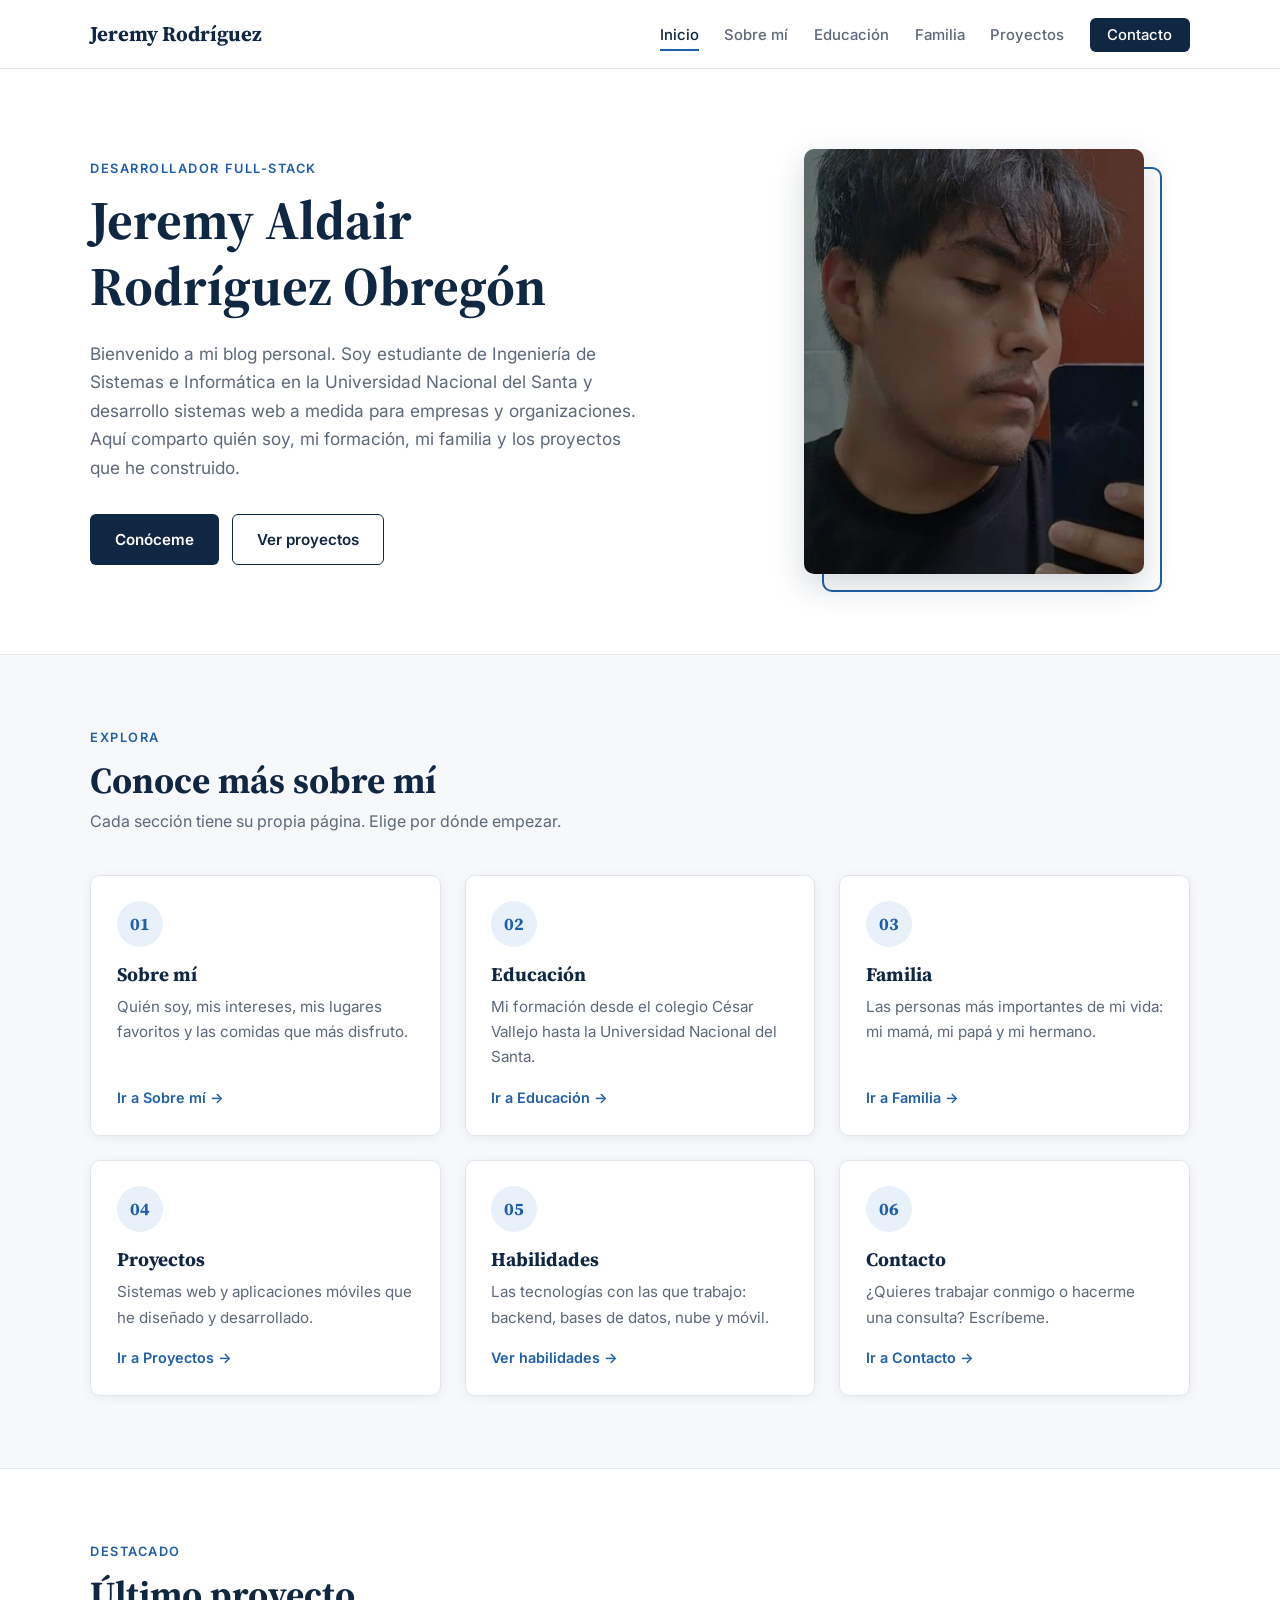
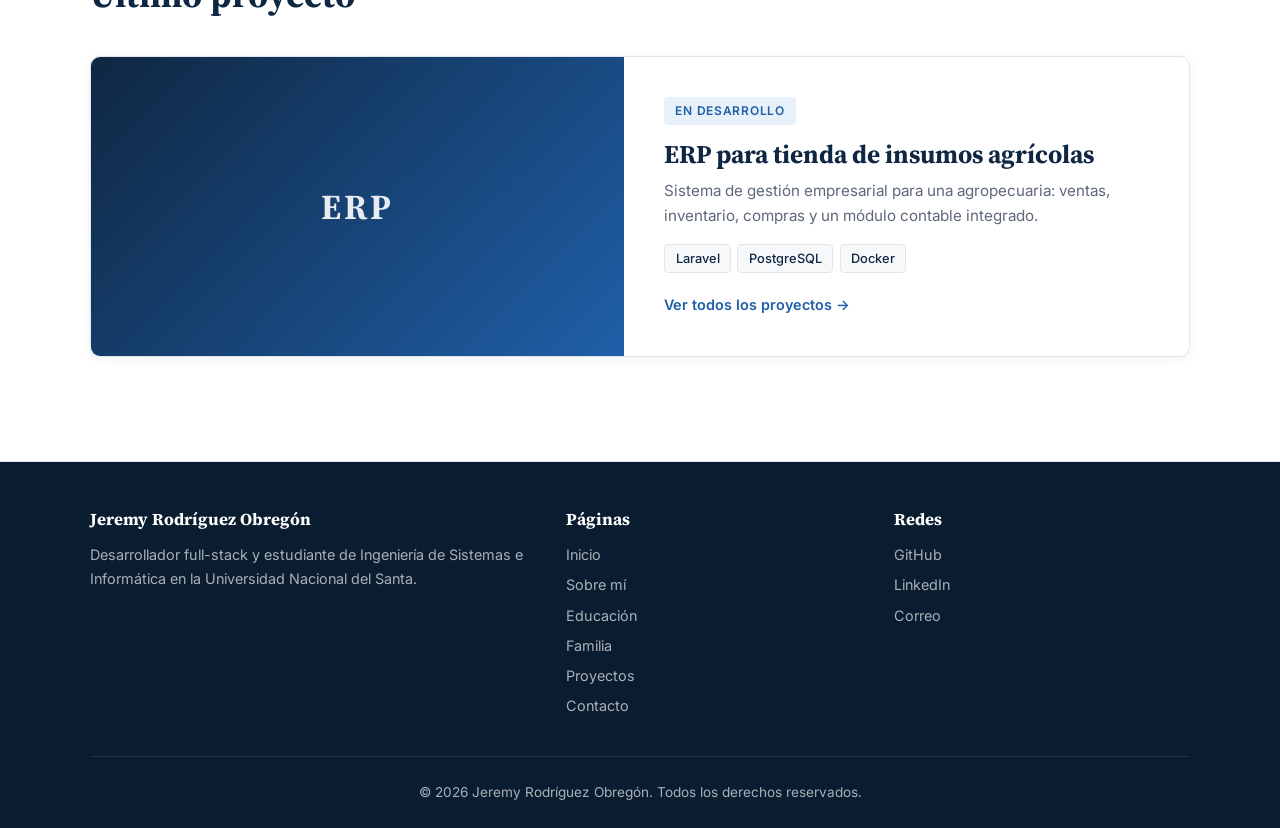
==== index.html @ e1ad89ff "Add files via upload" ====
<!DOCTYPE html>
<html lang="es">
<head>
  <meta charset="UTF-8">
  <meta name="viewport" content="width=device-width, initial-scale=1.0">
  <title>Inicio | Jeremy Rodríguez</title>
  <meta name="description" content="Blog personal y portafolio de Jeremy Rodríguez, desarrollador full-stack.">
  <link rel="preconnect" href="https://fonts.googleapis.com">
  <link rel="preconnect" href="https://fonts.gstatic.com" crossorigin>
  <link href="https://fonts.googleapis.com/css2?family=Source+Serif+4:opsz,wght@8..60,600;8..60,700&family=Inter:wght@400;500;600&display=swap" rel="stylesheet">
  <link rel="stylesheet" href="styles.css">
</head>
<body>

  <!-- ===== NAVEGACIÓN ===== -->
  <header class="nav">
    <div class="container nav__inner">
      <a href="index.html" class="nav__logo">Jeremy Rodríguez</a>
      <input type="checkbox" id="nav-toggle" class="nav__toggle">
      <label for="nav-toggle" class="nav__burger" aria-label="Abrir menú"><span></span><span></span><span></span></label>
      <nav>
        <ul class="nav__links">
          <li><a href="index.html" class="active" aria-current="page">Inicio</a></li>
          <li><a href="sobre-mi.html">Sobre mí</a></li>
          <li><a href="educacion.html">Educación</a></li>
          <li><a href="familia.html">Familia</a></li>
          <li><a href="proyectos.html">Proyectos</a></li>
          <li><a href="contacto.html" class="nav__cta">Contacto</a></li>
        </ul>
      </nav>
    </div>
  </header>

  <main>

  <!-- ===== PRESENTACIÓN ===== -->
  <section class="hero">
    <div class="container hero__inner">
      <div class="hero__text">
        <p class="eyebrow">Desarrollador Full-Stack</p>
        <h1>Jeremy Aldair<br>Rodríguez Obregón</h1>
        <p class="hero__bio">
          Bienvenido a mi blog personal. Soy estudiante de Ingeniería de Sistemas e Informática
          en la Universidad Nacional del Santa y desarrollo sistemas web a medida para empresas
          y organizaciones. Aquí comparto quién soy, mi formación, mi familia y los proyectos que he construido.
        </p>
        <div class="hero__actions">
          <a href="sobre-mi.html" class="btn btn--primary">Conóceme</a>
          <a href="proyectos.html" class="btn btn--outline">Ver proyectos</a>
        </div>
      </div>
      <div class="photo-frame">
        <img src="img/foto-perfil.jpg" alt="Fotografía de Jeremy Rodríguez">
      </div>
    </div>
  </section>

  <!-- ===== EXPLORA EL SITIO ===== -->
  <section class="section">
    <div class="container">
      <div class="section__header">
        <p class="eyebrow">Explora</p>
        <h2>Conoce más sobre mí</h2>
        <p class="section__lead">Cada sección tiene su propia página. Elige por dónde empezar.</p>
      </div>
      <div class="grid grid--3">
        <a href="sobre-mi.html" class="card nav-card">
          <div class="badge-icon">01</div>
          <h3>Sobre mí</h3>
          <p>Quién soy, mis intereses, mis lugares favoritos y las comidas que más disfruto.</p>
          <span class="nav-card__link">Ir a Sobre mí →</span>
        </a>
        <a href="educacion.html" class="card nav-card">
          <div class="badge-icon">02</div>
          <h3>Educación</h3>
          <p>Mi formación desde el colegio César Vallejo hasta la Universidad Nacional del Santa.</p>
          <span class="nav-card__link">Ir a Educación →</span>
        </a>
        <a href="familia.html" class="card nav-card">
          <div class="badge-icon">03</div>
          <h3>Familia</h3>
          <p>Las personas más importantes de mi vida: mi mamá, mi papá y mi hermano.</p>
          <span class="nav-card__link">Ir a Familia →</span>
        </a>
        <a href="proyectos.html" class="card nav-card">
          <div class="badge-icon">04</div>
          <h3>Proyectos</h3>
          <p>Sistemas web y aplicaciones móviles que he diseñado y desarrollado.</p>
          <span class="nav-card__link">Ir a Proyectos →</span>
        </a>
        <a href="proyectos.html#habilidades" class="card nav-card">
          <div class="badge-icon">05</div>
          <h3>Habilidades</h3>
          <p>Las tecnologías con las que trabajo: backend, bases de datos, nube y móvil.</p>
          <span class="nav-card__link">Ver habilidades →</span>
        </a>
        <a href="contacto.html" class="card nav-card">
          <div class="badge-icon">06</div>
          <h3>Contacto</h3>
          <p>¿Quieres trabajar conmigo o hacerme una consulta? Escríbeme.</p>
          <span class="nav-card__link">Ir a Contacto →</span>
        </a>
      </div>
    </div>
  </section>

  <!-- ===== PROYECTO DESTACADO ===== -->
  <section class="section section--alt">
    <div class="container">
      <div class="section__header">
        <p class="eyebrow">Destacado</p>
        <h2>Último proyecto</h2>
      </div>
      <article class="project project--featured">
        <div class="project__thumb"><span class="project__code">ERP</span></div>
        <div class="project__body">
          <span class="project__status">En desarrollo</span>
          <h3>ERP para tienda de insumos agrícolas</h3>
          <p>Sistema de gestión empresarial para una agropecuaria: ventas, inventario, compras y un módulo contable integrado.</p>
          <ul class="stack"><li>Laravel</li><li>PostgreSQL</li><li>Docker</li></ul>
          <div class="project__links"><a href="proyectos.html">Ver todos los proyectos →</a></div>
        </div>
      </article>
    </div>
  </section>

  </main>

  <!-- ===== PIE DE PÁGINA ===== -->
  <footer class="footer">
    <div class="container">
      <div class="footer__grid">
        <div>
          <h4>Jeremy Rodríguez Obregón</h4>
          <p>Desarrollador full-stack y estudiante de Ingeniería de Sistemas e Informática en la Universidad Nacional del Santa.</p>
        </div>
        <div>
          <h4>Páginas</h4>
          <ul>
            <li><a href="index.html">Inicio</a></li>
            <li><a href="sobre-mi.html">Sobre mí</a></li>
            <li><a href="educacion.html">Educación</a></li>
            <li><a href="familia.html">Familia</a></li>
            <li><a href="proyectos.html">Proyectos</a></li>
            <li><a href="contacto.html">Contacto</a></li>
          </ul>
        </div>
        <div>
          <h4>Redes</h4>
          <ul>
            <!-- Reemplaza con tus enlaces reales -->
            <li><a href="https://github.com/">GitHub</a></li>
            <li><a href="https://linkedin.com/">LinkedIn</a></li>
            <li><a href="mailto:tucorreo@ejemplo.com">Correo</a></li>
          </ul>
        </div>
      </div>
      <p class="footer__copy">© 2026 Jeremy Rodríguez Obregón. Todos los derechos reservados.</p>
    </div>
  </footer>

</body>
</html>
---- styles.css ----
/* =========================================================
   Blog / Portafolio de Jeremy Rodríguez — Hoja de estilos
   ========================================================= */

/* ===== VARIABLES ===== */
:root {
  --bg: #f7f8fa;
  --surface: #ffffff;
  --navy: #0f2742;
  --navy-2: #1b3a5c;
  --text: #1c2430;
  --muted: #5d6878;
  --accent: #1f5fa8;
  --accent-soft: #e8f0fa;
  --border: #e2e6ec;
  --radius: 10px;
  --shadow: 0 2px 12px rgba(15, 39, 66, 0.06);
  --font-title: "Source Serif 4", Georgia, serif;
  --font-body: "Inter", system-ui, sans-serif;
}

/* ===== BASE ===== */
* { margin: 0; padding: 0; box-sizing: border-box; }
html { scroll-behavior: smooth; }
body {
  font-family: var(--font-body);
  background: var(--bg);
  color: var(--text);
  line-height: 1.65;
  display: flex;
  flex-direction: column;
  min-height: 100vh;
}
main { flex: 1; }
img { display: block; max-width: 100%; }
a { color: inherit; text-decoration: none; }
.container { width: min(1100px, 92%); margin-inline: auto; }
h1, h2, h3, h4 { font-family: var(--font-title); color: var(--navy); line-height: 1.2; }
.eyebrow {
  color: var(--accent);
  font-size: 0.8rem;
  font-weight: 600;
  letter-spacing: 0.12em;
  text-transform: uppercase;
  margin-bottom: 0.6rem;
}
.muted { color: var(--muted); }

/* ===== BOTONES ===== */
.btn {
  display: inline-block;
  padding: 0.75rem 1.5rem;
  border-radius: 6px;
  font-weight: 600;
  font-size: 0.95rem;
  border: 1.5px solid transparent;
  cursor: pointer;
  font-family: inherit;
  transition: background 0.2s, color 0.2s, border-color 0.2s;
}
.btn--primary { background: var(--navy); color: #fff; }
.btn--primary:hover { background: var(--navy-2); }
.btn--outline { border-color: var(--navy); color: var(--navy); background: transparent; }
.btn--outline:hover { background: var(--navy); color: #fff; }
.btn--light { background: #fff; color: var(--navy); }
.btn--light:hover { background: var(--accent-soft); }
.btn--ghost { border-color: rgba(255, 255, 255, 0.4); color: #fff; }
.btn--ghost:hover { border-color: #fff; }

/* ===== NAVEGACIÓN ===== */
.nav {
  position: sticky;
  top: 0;
  z-index: 20;
  background: rgba(255, 255, 255, 0.95);
  backdrop-filter: blur(8px);
  border-bottom: 1px solid var(--border);
}
.nav__inner {
  display: flex;
  justify-content: space-between;
  align-items: center;
  height: 68px;
}
.nav__logo {
  font-family: var(--font-title);
  font-size: 1.3rem;
  font-weight: 700;
  color: var(--navy);
}
.nav__links {
  display: flex;
  align-items: center;
  gap: 1.6rem;
  list-style: none;
}
.nav__links a {
  font-size: 0.93rem;
  font-weight: 500;
  color: var(--muted);
  padding: 0.3rem 0;
  border-bottom: 2px solid transparent;
  transition: color 0.2s, border-color 0.2s;
}
.nav__links a:hover { color: var(--navy); }
.nav__links a.active { color: var(--navy); border-bottom-color: var(--accent); }
.nav__links .nav__cta {
  color: #fff;
  background: var(--navy);
  padding: 0.5rem 1.1rem;
  border-radius: 6px;
  border: none;
}
.nav__links .nav__cta:hover,
.nav__links .nav__cta.active { color: #fff; background: var(--navy-2); }

/* Menú hamburguesa (solo CSS) */
.nav__toggle { display: none; }
.nav__burger { display: none; cursor: pointer; padding: 0.5rem; }
.nav__burger span {
  display: block;
  width: 24px;
  height: 2px;
  background: var(--navy);
  margin: 5px 0;
  transition: transform 0.25s, opacity 0.25s;
}

/* ===== PRESENTACIÓN (INICIO) ===== */
.hero {
  background: var(--surface);
  border-bottom: 1px solid var(--border);
  padding: 5rem 0;
}
.hero__inner {
  display: grid;
  grid-template-columns: 1.4fr 1fr;
  align-items: center;
  gap: 4rem;
}
.hero h1 { font-size: clamp(2.3rem, 5vw, 3.4rem); margin-bottom: 1.3rem; }
.hero__bio { color: var(--muted); font-size: 1.08rem; max-width: 560px; margin-bottom: 2rem; }
.hero__actions { display: flex; flex-wrap: wrap; gap: 0.8rem; }

.photo-frame { position: relative; justify-self: center; }
.photo-frame img {
  width: 340px;
  aspect-ratio: 4 / 5;
  object-fit: cover;
  object-position: 35% 30%;
  border-radius: var(--radius);
  position: relative;
  z-index: 1;
  box-shadow: 0 12px 32px rgba(15, 39, 66, 0.18);
}
.photo-frame::before {
  content: "";
  position: absolute;
  inset: 18px -18px -18px 18px;
  border: 2px solid var(--accent);
  border-radius: var(--radius);
}
.photo-frame--small img { width: 260px; }

/* ===== CABECERA DE PÁGINAS INTERNAS ===== */
.page-header {
  background: var(--navy);
  color: #fff;
  padding: 3.5rem 0 3rem;
}
.page-header .eyebrow { color: #9cc2ee; }
.page-header h1 { color: #fff; font-size: clamp(2rem, 4.5vw, 2.8rem); margin-bottom: 0.6rem; }
.page-header p { color: rgba(255, 255, 255, 0.75); max-width: 640px; }
.breadcrumb { font-size: 0.85rem; color: rgba(255, 255, 255, 0.6); margin-bottom: 1.2rem; }
.breadcrumb a:hover { color: #fff; text-decoration: underline; }

/* ===== SECCIONES ===== */
.section { padding: 4.5rem 0; }
.section--alt { background: var(--surface); border-block: 1px solid var(--border); }
.section__header { margin-bottom: 2.5rem; }
.section__header h2 { font-size: clamp(1.7rem, 3.5vw, 2.3rem); }
.section__lead { color: var(--muted); margin-top: 0.4rem; max-width: 640px; }
.section__footer { margin-top: 2.5rem; text-align: center; }

/* ===== TARJETAS GENERALES ===== */
.card {
  background: var(--surface);
  border: 1px solid var(--border);
  border-radius: var(--radius);
  padding: 1.6rem;
  box-shadow: var(--shadow);
}
.card h3 { font-size: 1.2rem; margin-bottom: 0.5rem; }
.card p { color: var(--muted); font-size: 0.95rem; }

.grid { display: grid; gap: 1.5rem; }
.grid--2 { grid-template-columns: repeat(2, 1fr); }
.grid--3 { grid-template-columns: repeat(3, 1fr); }
.grid--4 { grid-template-columns: repeat(4, 1fr); }

/* Icono circular con letras o símbolo */
.badge-icon {
  width: 46px;
  height: 46px;
  border-radius: 50%;
  display: grid;
  place-items: center;
  background: var(--accent-soft);
  color: var(--accent);
  font-family: var(--font-title);
  font-weight: 700;
  font-size: 1.1rem;
  margin-bottom: 1rem;
}

/* ===== TARJETAS DE NAVEGACIÓN (INICIO) ===== */
.nav-card {
  display: flex;
  flex-direction: column;
  transition: border-color 0.2s, transform 0.2s, box-shadow 0.2s;
}
.nav-card:hover {
  transform: translateY(-3px);
  border-color: #c7d3e3;
  box-shadow: 0 8px 24px rgba(15, 39, 66, 0.1);
}
.nav-card__link {
  margin-top: auto;
  padding-top: 1rem;
  font-size: 0.9rem;
  font-weight: 600;
  color: var(--accent);
}

/* ===== PROYECTOS ===== */
.project {
  background: var(--surface);
  border: 1px solid var(--border);
  border-radius: var(--radius);
  overflow: hidden;
  box-shadow: var(--shadow);
  display: flex;
  flex-direction: column;
  transition: border-color 0.2s, box-shadow 0.2s;
}
.project:hover { border-color: #c7d3e3; box-shadow: 0 8px 24px rgba(15, 39, 66, 0.1); }
.project__thumb {
  background: linear-gradient(135deg, var(--navy), var(--accent));
  display: grid;
  place-items: center;
  min-height: 260px;
}
.project__thumb--small { min-height: 130px; }
.project__thumb img { width: 100%; height: 100%; object-fit: cover; }
.project__code {
  font-family: var(--font-title);
  font-size: 2.2rem;
  font-weight: 700;
  letter-spacing: 0.08em;
  color: rgba(255, 255, 255, 0.9);
}
.project__body { padding: 1.5rem; display: flex; flex-direction: column; flex: 1; }
.project__body h3 { font-size: 1.25rem; margin-bottom: 0.5rem; }
.project__body p { color: var(--muted); font-size: 0.95rem; margin-bottom: 1rem; }
.project__status {
  align-self: flex-start;
  font-size: 0.75rem;
  font-weight: 600;
  letter-spacing: 0.06em;
  text-transform: uppercase;
  color: var(--accent);
  background: var(--accent-soft);
  padding: 0.25rem 0.7rem;
  border-radius: 4px;
  margin-bottom: 0.9rem;
}
.stack { display: flex; flex-wrap: wrap; gap: 0.4rem; list-style: none; margin-bottom: 1.2rem; }
.stack li {
  font-size: 0.8rem;
  font-weight: 500;
  color: var(--navy);
  border: 1px solid var(--border);
  background: var(--bg);
  padding: 0.2rem 0.65rem;
  border-radius: 4px;
}
.project__links { margin-top: auto; display: flex; gap: 1.3rem; }
.project__links a { font-size: 0.9rem; font-weight: 600; color: var(--accent); }
.project__links a:hover { text-decoration: underline; }
.project--featured { flex-direction: row; margin-bottom: 2rem; }
.project--featured .project__thumb { flex: 1.1; }
.project--featured .project__body { flex: 1; padding: 2.5rem; justify-content: center; }
.project--featured h3 { font-size: 1.6rem; }

/* ===== HABILIDADES ===== */
.skill { border-top: 3px solid var(--navy); padding-top: 1.2rem; }
.skill h3 { font-size: 1.15rem; margin-bottom: 0.5rem; }
.skill p { color: var(--muted); font-size: 0.95rem; }

/* ===== SOBRE MÍ ===== */
.about-intro {
  display: grid;
  grid-template-columns: auto 1fr;
  gap: 4rem;
  align-items: center;
}
.about-intro p { color: var(--muted); font-size: 1.05rem; margin-bottom: 1rem; }

.facts {
  display: grid;
  grid-template-columns: repeat(3, 1fr);
  gap: 1.5rem;
  margin-top: 1.8rem;
  padding-top: 1.8rem;
  border-top: 1px solid var(--border);
}
.facts dt {
  font-size: 0.78rem;
  font-weight: 600;
  letter-spacing: 0.08em;
  text-transform: uppercase;
  color: var(--muted);
}
.facts dd { font-weight: 600; color: var(--navy); margin-top: 0.2rem; }

/* Lugares favoritos */
.place { padding: 0; overflow: hidden; }
.place__img {
  height: 150px;
  background: linear-gradient(135deg, var(--navy-2), var(--accent));
  display: flex;
  align-items: flex-end;
  padding: 1rem 1.2rem;
}
.place__img img { width: 100%; height: 100%; object-fit: cover; }
.place__tag {
  font-size: 0.75rem;
  font-weight: 600;
  letter-spacing: 0.06em;
  text-transform: uppercase;
  color: #fff;
  background: rgba(0, 0, 0, 0.25);
  padding: 0.2rem 0.6rem;
  border-radius: 4px;
}
.place__body { padding: 1.3rem 1.4rem 1.5rem; }

/* Lista de comidas */
.food-list { list-style: none; }
.food-list li {
  display: flex;
  justify-content: space-between;
  align-items: baseline;
  gap: 1rem;
  padding: 1rem 0;
  border-bottom: 1px solid var(--border);
}
.food-list li:last-child { border-bottom: none; }
.food-list strong { font-family: var(--font-title); font-size: 1.1rem; color: var(--navy); }
.food-list span { color: var(--muted); font-size: 0.92rem; text-align: right; }

/* ===== EDUCACIÓN (LÍNEA DE TIEMPO) ===== */
.timeline { position: relative; padding-left: 2.2rem; max-width: 820px; }
.timeline::before {
  content: "";
  position: absolute;
  left: 9px;
  top: 6px;
  bottom: 6px;
  width: 2px;
  background: var(--border);
}
.timeline__item { position: relative; margin-bottom: 2rem; }
.timeline__item:last-child { margin-bottom: 0; }
.timeline__item::before {
  content: "";
  position: absolute;
  left: -2.2rem;
  top: 1.7rem;
  width: 20px;
  height: 20px;
  border-radius: 50%;
  background: var(--surface);
  border: 4px solid var(--accent);
}
.timeline__item--current::before { background: var(--accent); }
.timeline__level {
  font-size: 0.78rem;
  font-weight: 600;
  letter-spacing: 0.08em;
  text-transform: uppercase;
  color: var(--accent);
}
.timeline__item h3 { font-size: 1.3rem; margin: 0.3rem 0 0.2rem; }
.timeline__place { font-weight: 500; color: var(--navy); margin-bottom: 0.6rem; }

/* ===== FAMILIA ===== */
.family { text-align: center; }
.family__photo {
  width: 120px;
  height: 120px;
  border-radius: 50%;
  margin: 0 auto 1.2rem;
  background: linear-gradient(135deg, var(--navy), var(--accent));
  display: grid;
  place-items: center;
  color: #fff;
  font-family: var(--font-title);
  font-size: 2.2rem;
  font-weight: 700;
  overflow: hidden;
  border: 4px solid var(--accent-soft);
}
.family__photo img { width: 100%; height: 100%; object-fit: cover; }
.family__role {
  font-size: 0.78rem;
  font-weight: 600;
  letter-spacing: 0.08em;
  text-transform: uppercase;
  color: var(--accent);
  margin-bottom: 0.3rem;
}

.quote {
  max-width: 760px;
  margin: 0 auto;
  text-align: center;
  font-family: var(--font-title);
  font-size: clamp(1.3rem, 2.6vw, 1.7rem);
  color: var(--navy);
  line-height: 1.45;
}

/* ===== CONTACTO ===== */
.contact-layout { display: grid; grid-template-columns: 1fr 1.3fr; gap: 3rem; align-items: start; }
.contact-info { list-style: none; }
.contact-info li { padding: 1rem 0; border-bottom: 1px solid var(--border); }
.contact-info li:last-child { border-bottom: none; }
.contact-info span {
  display: block;
  font-size: 0.78rem;
  font-weight: 600;
  letter-spacing: 0.08em;
  text-transform: uppercase;
  color: var(--muted);
}
.contact-info a, .contact-info strong { font-weight: 600; color: var(--navy); }
.contact-info a:hover { color: var(--accent); }

.form { display: grid; gap: 1rem; }
.form label { font-size: 0.88rem; font-weight: 600; color: var(--navy); display: block; margin-bottom: 0.35rem; }
.form input, .form textarea, .form select {
  width: 100%;
  padding: 0.75rem 0.9rem;
  border: 1px solid var(--border);
  border-radius: 6px;
  font: inherit;
  background: var(--bg);
  color: var(--text);
}
.form textarea { min-height: 140px; resize: vertical; }
.form input:focus, .form textarea:focus, .form select:focus {
  outline: 2px solid var(--accent);
  outline-offset: 1px;
  background: #fff;
}

/* ===== BANDA DE LLAMADA A LA ACCIÓN ===== */
.cta-band { background: var(--navy); color: #fff; text-align: center; padding: 4rem 0; }
.cta-band h2 { color: #fff; font-size: clamp(1.7rem, 3.5vw, 2.3rem); margin-bottom: 0.6rem; }
.cta-band p { color: rgba(255, 255, 255, 0.75); margin-bottom: 2rem; }
.cta-band__links { display: flex; justify-content: center; flex-wrap: wrap; gap: 0.8rem; }

/* ===== NAVEGACIÓN ENTRE PÁGINAS ===== */
.page-nav {
  display: flex;
  justify-content: space-between;
  gap: 1rem;
  padding: 2rem 0;
  border-top: 1px solid var(--border);
}
.page-nav a {
  flex: 1;
  max-width: 48%;
  padding: 1rem 1.3rem;
  border: 1px solid var(--border);
  border-radius: var(--radius);
  background: var(--surface);
  transition: border-color 0.2s;
}
.page-nav a:hover { border-color: var(--accent); }
.page-nav small { display: block; font-size: 0.78rem; color: var(--muted); text-transform: uppercase; letter-spacing: 0.08em; }
.page-nav strong { font-family: var(--font-title); color: var(--navy); font-size: 1.1rem; }
.page-nav .next { margin-left: auto; text-align: right; }

/* ===== PIE DE PÁGINA ===== */
.footer { background: #0a1c30; color: rgba(255, 255, 255, 0.65); font-size: 0.9rem; padding: 3rem 0 1.5rem; }
.footer__grid {
  display: grid;
  grid-template-columns: 1.5fr 1fr 1fr;
  gap: 2rem;
  padding-bottom: 2rem;
  border-bottom: 1px solid rgba(255, 255, 255, 0.1);
}
.footer h4 { color: #fff; font-size: 1.05rem; margin-bottom: 0.8rem; }
.footer ul { list-style: none; }
.footer li { margin-bottom: 0.4rem; }
.footer a:hover { color: #fff; text-decoration: underline; }
.footer__copy { padding-top: 1.5rem; text-align: center; font-size: 0.85rem; }

/* ===== RESPONSIVE ===== */
@media (max-width: 960px) {
  .grid--3, .grid--4 { grid-template-columns: repeat(2, 1fr); }
  .project--featured { flex-direction: column; }
  .project--featured .project__thumb { min-height: 200px; }
  .about-intro { grid-template-columns: 1fr; justify-items: center; text-align: center; gap: 3rem; }
  .contact-layout { grid-template-columns: 1fr; }

  /* Menú móvil */
  .nav__burger { display: block; }
  .nav__links {
    position: absolute;
    top: 68px;
    left: 0;
    right: 0;
    flex-direction: column;
    align-items: stretch;
    gap: 0;
    background: #fff;
    border-bottom: 1px solid var(--border);
    box-shadow: 0 10px 20px rgba(15, 39, 66, 0.08);
    max-height: 0;
    overflow: hidden;
    transition: max-height 0.3s ease;
  }
  .nav__links li a { display: block; padding: 0.9rem 4%; border-bottom: none; }
  .nav__links a.active { background: var(--accent-soft); }
  .nav__links .nav__cta { border-radius: 0; }
  .nav__toggle:checked ~ nav .nav__links { max-height: 480px; }
  .nav__toggle:checked + .nav__burger span:nth-child(1) { transform: translateY(7px) rotate(45deg); }
  .nav__toggle:checked + .nav__burger span:nth-child(2) { opacity: 0; }
  .nav__toggle:checked + .nav__burger span:nth-child(3) { transform: translateY(-7px) rotate(-45deg); }
}

@media (max-width: 760px) {
  .hero { padding: 3.5rem 0; }
  .hero__inner { grid-template-columns: 1fr; gap: 3rem; text-align: center; }
  .hero__bio { margin-inline: auto; }
  .hero__actions { justify-content: center; }
  .hero .photo-frame { order: -1; }
  .photo-frame img { width: 240px; }
  .facts { grid-template-columns: 1fr; }
  .grid--2 { grid-template-columns: 1fr; }
  .footer__grid { grid-template-columns: 1fr; }
}

@media (max-width: 560px) {
  .grid--3, .grid--4 { grid-template-columns: 1fr; }
  .section { padding: 3.5rem 0; }
  .page-nav { flex-direction: column; }
  .page-nav a { max-width: 100%; }
  .food-list li { flex-direction: column; gap: 0.2rem; }
  .food-list span { text-align: left; }
}
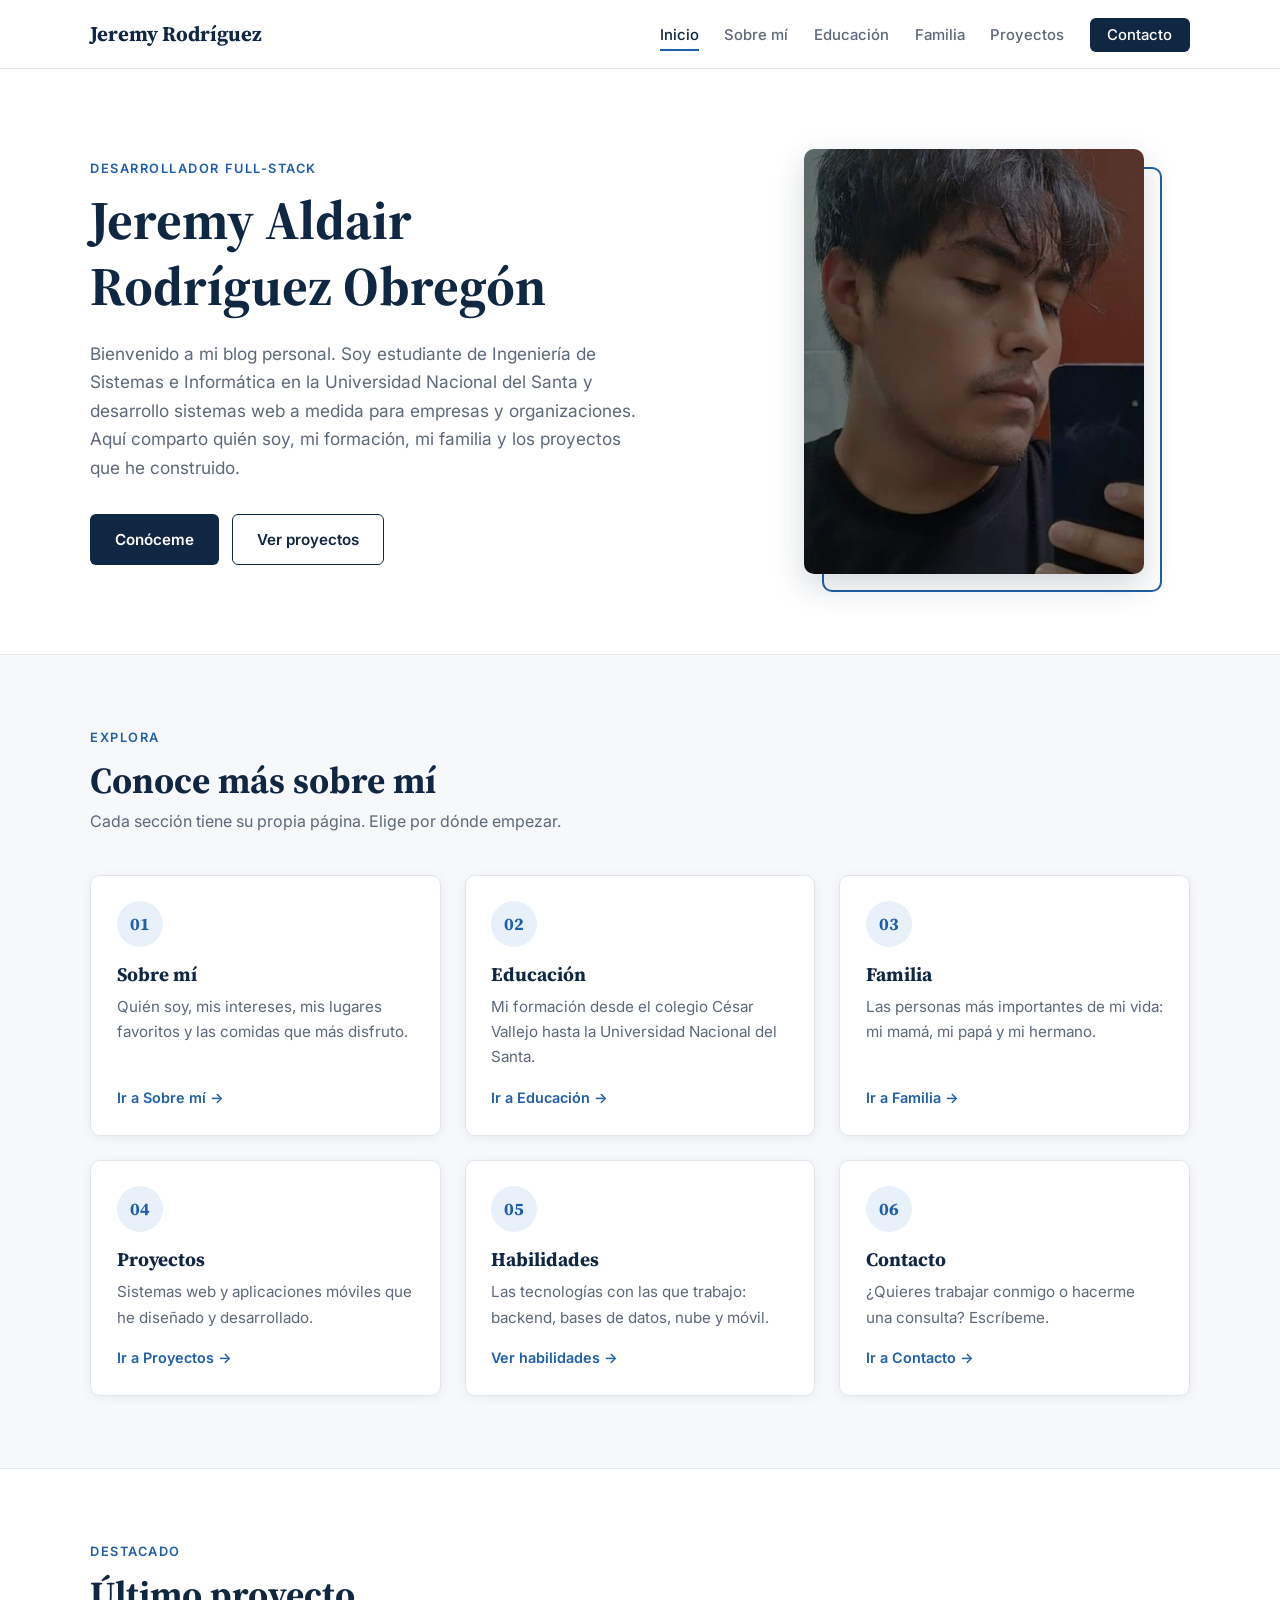
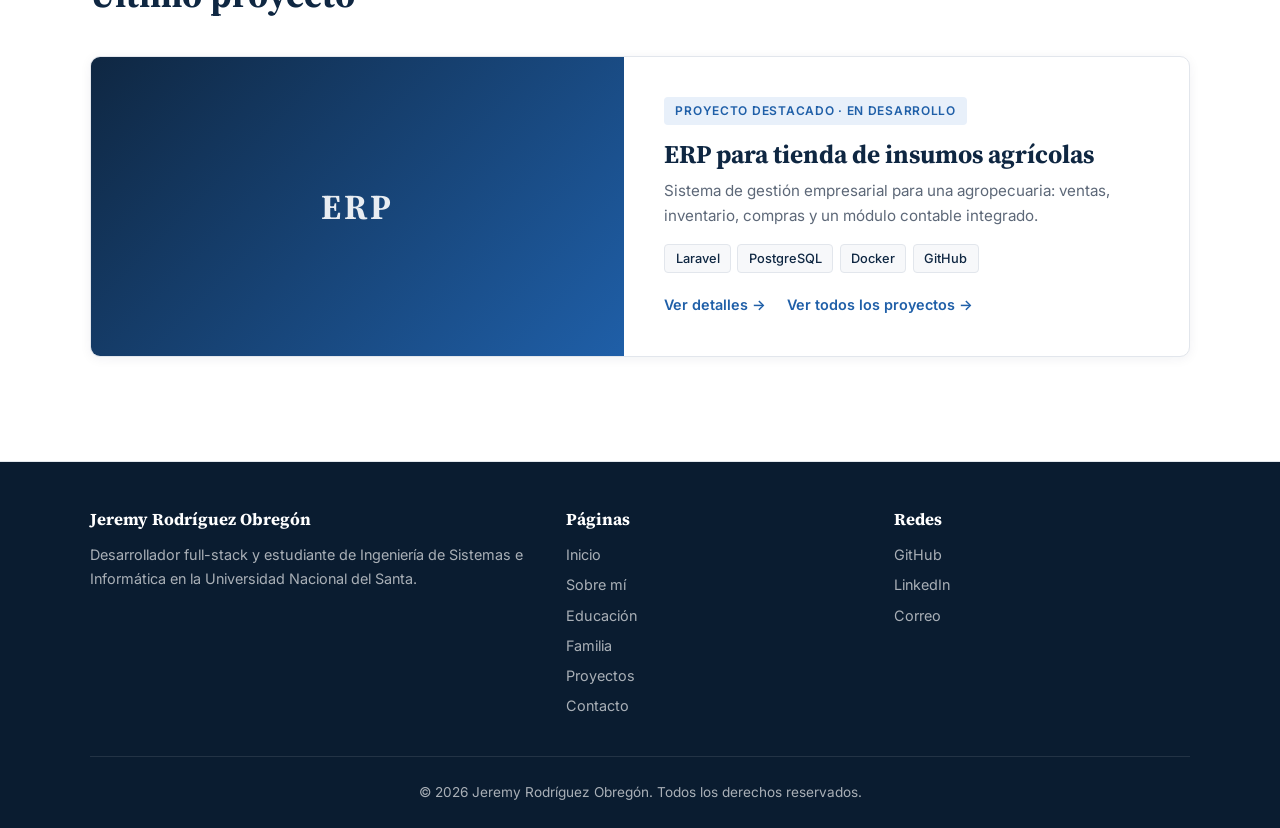
==== commit 8c0e1879: "Add files via upload" ====
--- a/index.html
+++ b/index.html
@@ -112,13 +112,16 @@
         <h2>Último proyecto</h2>
       </div>
       <article class="project project--featured">
-        <div class="project__thumb"><span class="project__code">ERP</span></div>
+        <a href="proyecto-erp-agropecuaria.html" class="project__thumb">
+          <!-- Para usar una captura: <img src="img/erp.png" alt="Captura del ERP"> -->
+          <span class="project__code">ERP</span>
+        </a>
         <div class="project__body">
-          <span class="project__status">En desarrollo</span>
-          <h3>ERP para tienda de insumos agrícolas</h3>
+          <span class="project__status">Proyecto destacado · En desarrollo</span>
+          <h3><a href="proyecto-erp-agropecuaria.html">ERP para tienda de insumos agrícolas</a></h3>
           <p>Sistema de gestión empresarial para una agropecuaria: ventas, inventario, compras y un módulo contable integrado.</p>
-          <ul class="stack"><li>Laravel</li><li>PostgreSQL</li><li>Docker</li></ul>
-          <div class="project__links"><a href="proyectos.html">Ver todos los proyectos →</a></div>
+          <ul class="stack"><li>Laravel</li><li>PostgreSQL</li><li>Docker</li><li>GitHub</li></ul>
+          <div class="project__links"><a href="proyecto-erp-agropecuaria.html">Ver detalles →</a><a href="proyectos.html">Ver todos los proyectos →</a></div>
         </div>
       </article>
     </div>
@@ -149,8 +152,8 @@
           <h4>Redes</h4>
           <ul>
             <!-- Reemplaza con tus enlaces reales -->
-            <li><a href="https://github.com/">GitHub</a></li>
-            <li><a href="https://linkedin.com/">LinkedIn</a></li>
+            <li><a href="https://github.com/JeremyRO01" target="_blank" rel="noopener">GitHub</a></li>
+            <li><a href="https://www.linkedin.com/" target="_blank" rel="noopener">LinkedIn</a></li>
             <li><a href="mailto:tucorreo@ejemplo.com">Correo</a></li>
           </ul>
         </div>
--- a/styles.css
+++ b/styles.css
@@ -326,20 +326,28 @@
 /* Lugares favoritos */
 .place { padding: 0; overflow: hidden; }
 .place__img {
-  height: 150px;
+  position: relative;
+  height: 200px;
+  overflow: hidden;
   background: linear-gradient(135deg, var(--navy-2), var(--accent));
-  display: flex;
-  align-items: flex-end;
-  padding: 1rem 1.2rem;
-}
-.place__img img { width: 100%; height: 100%; object-fit: cover; }
+}
+.place__img img {
+  width: 100%;
+  height: 100%;
+  object-fit: cover;
+  transition: transform 0.4s ease;
+}
+.place:hover .place__img img { transform: scale(1.05); }
 .place__tag {
+  position: absolute;
+  left: 1rem;
+  bottom: 1rem;
   font-size: 0.75rem;
   font-weight: 600;
   letter-spacing: 0.06em;
   text-transform: uppercase;
   color: #fff;
-  background: rgba(0, 0, 0, 0.25);
+  background: rgba(15, 39, 66, 0.75);
   padding: 0.2rem 0.6rem;
   border-radius: 4px;
 }
@@ -562,3 +570,56 @@
   .food-list li { flex-direction: column; gap: 0.2rem; }
   .food-list span { text-align: left; }
 }
+
+/* ===== PÁGINAS DE DETALLE DE PROYECTO ===== */
+.project h3 a:hover { color: var(--accent); }
+a.project__thumb { color: inherit; }
+
+.btn--block { display: block; width: 100%; text-align: center; margin-top: 0.7rem; }
+.btn--text { color: var(--muted); padding-inline: 0; font-weight: 500; }
+.btn--text:hover { color: var(--navy); }
+
+.detail {
+  display: grid;
+  grid-template-columns: 1fr 340px;
+  gap: 3rem;
+  align-items: start;
+}
+.detail__cover {
+  background: linear-gradient(135deg, var(--navy), var(--accent));
+  border-radius: var(--radius);
+  min-height: 280px;
+  display: grid;
+  place-items: center;
+  overflow: hidden;
+  margin-bottom: 2.5rem;
+}
+.detail__cover .project__code { font-size: 3.5rem; }
+.detail__cover img { width: 100%; height: 100%; object-fit: cover; }
+.detail__main h2 { font-size: 1.6rem; margin-bottom: 1rem; }
+.detail__text { margin-bottom: 2.5rem; }
+.detail__text p { color: var(--muted); font-size: 1.03rem; margin-bottom: 1rem; }
+
+.feature-list { list-style: none; display: grid; gap: 0.9rem; }
+.feature-list li {
+  background: var(--surface);
+  border: 1px solid var(--border);
+  border-left: 4px solid var(--accent);
+  border-radius: 8px;
+  padding: 1rem 1.2rem;
+}
+.feature-list strong { display: block; color: var(--navy); margin-bottom: 0.15rem; }
+.feature-list span { color: var(--muted); font-size: 0.95rem; }
+
+.detail__aside { position: sticky; top: 90px; }
+.detail__aside h4 { font-size: 1rem; margin: 1.3rem 0 0.7rem; }
+.detail__aside .stack { margin-bottom: 0.8rem; }
+
+.spec div { display: flex; justify-content: space-between; gap: 1rem; padding: 0.65rem 0; border-bottom: 1px solid var(--border); }
+.spec dt { color: var(--muted); font-size: 0.9rem; }
+.spec dd { color: var(--navy); font-weight: 600; font-size: 0.9rem; text-align: right; }
+
+@media (max-width: 960px) {
+  .detail { grid-template-columns: 1fr; }
+  .detail__aside { position: static; }
+}
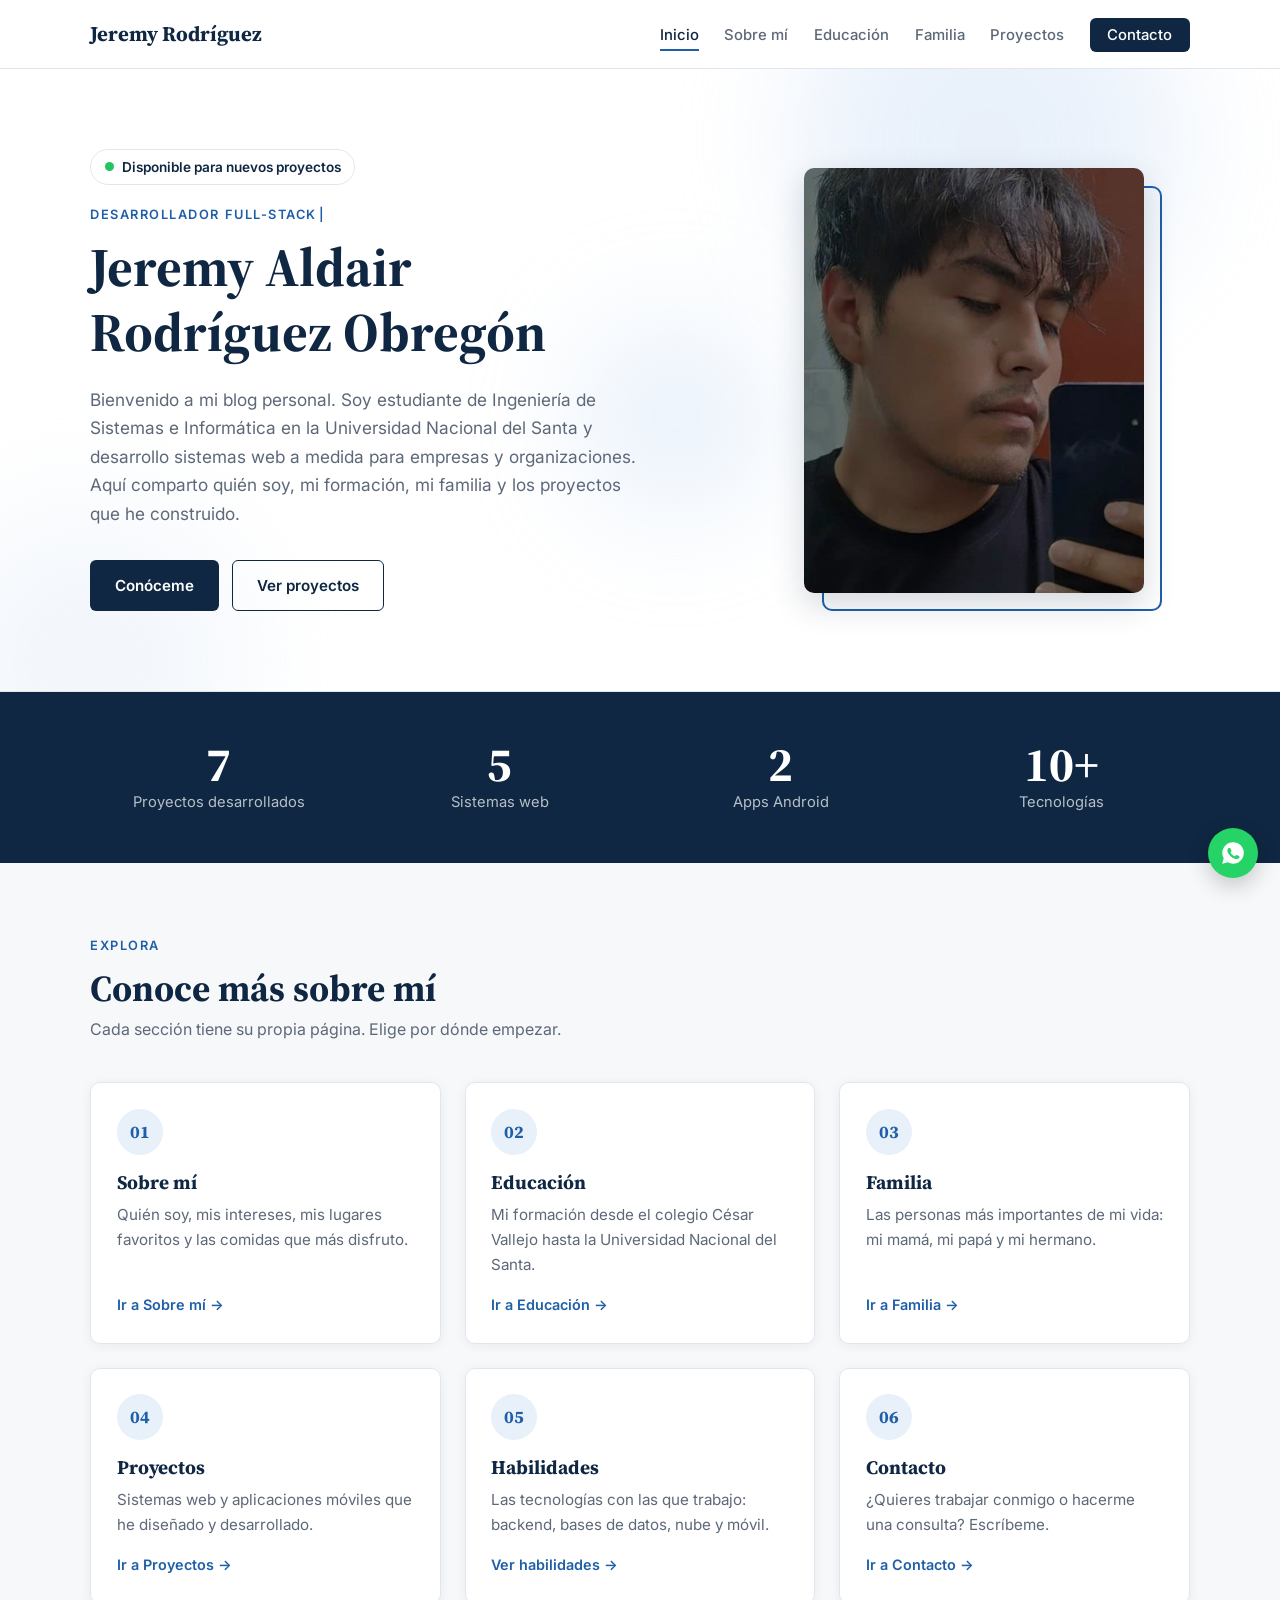
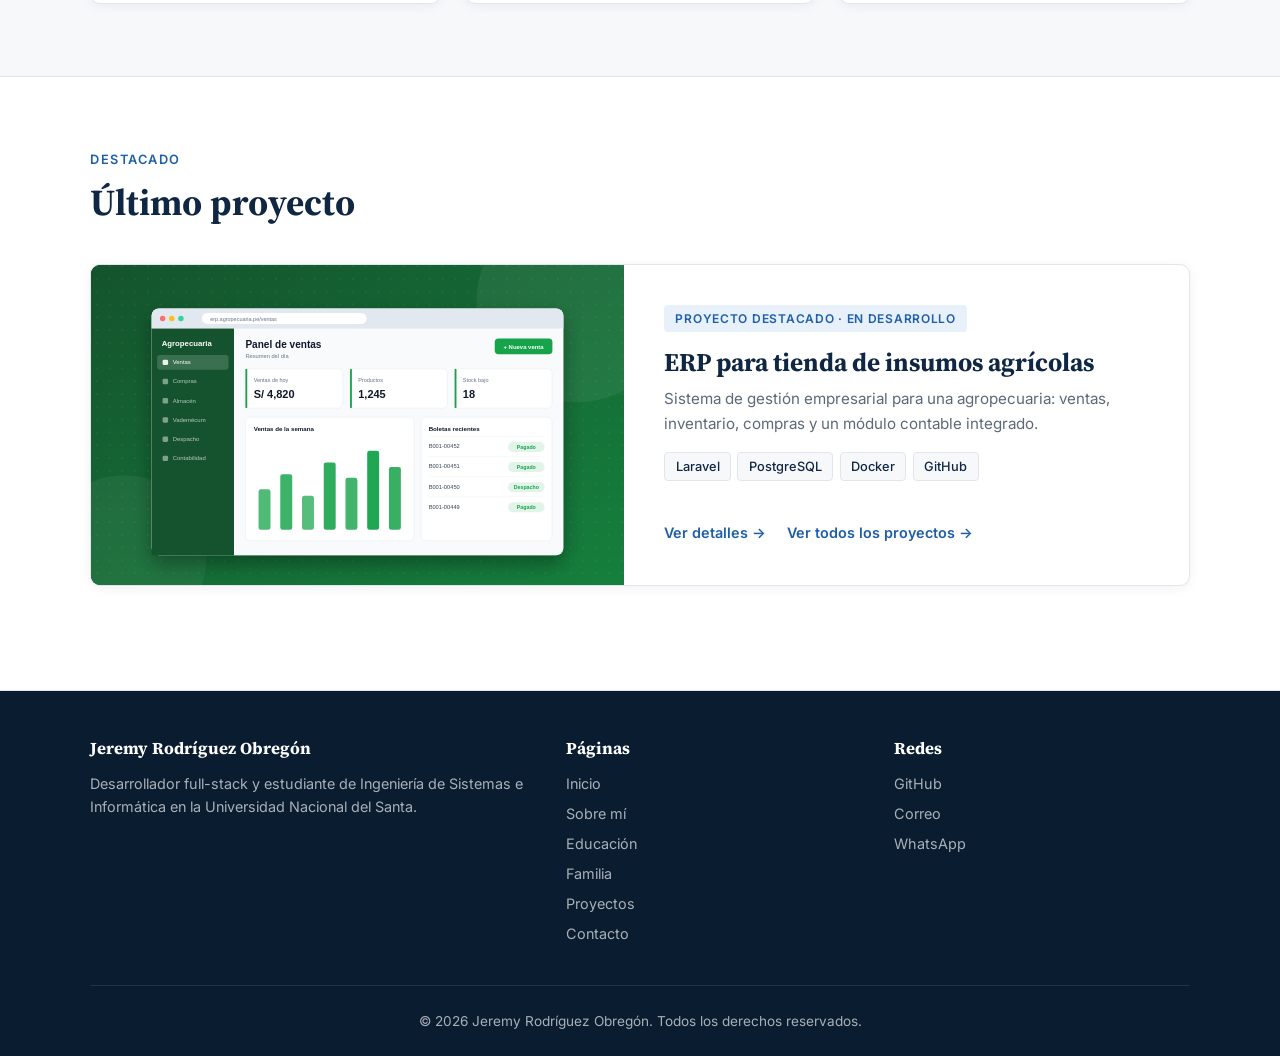
==== commit abea3554: "Add files via upload" ====
--- a/index.html
+++ b/index.html
@@ -9,8 +9,11 @@
   <link rel="preconnect" href="https://fonts.gstatic.com" crossorigin>
   <link href="https://fonts.googleapis.com/css2?family=Source+Serif+4:opsz,wght@8..60,600;8..60,700&family=Inter:wght@400;500;600&display=swap" rel="stylesheet">
   <link rel="stylesheet" href="styles.css">
+  <script>document.documentElement.classList.add("js");</script>
+  <script src="script.js" defer></script>
 </head>
 <body>
+  <div class="scroll-progress" aria-hidden="true"></div>
 
   <!-- ===== NAVEGACIÓN ===== -->
   <header class="nav">
@@ -35,9 +38,13 @@
 
   <!-- ===== PRESENTACIÓN ===== -->
   <section class="hero">
+    <span class="blob blob--1" aria-hidden="true"></span>
+    <span class="blob blob--2" aria-hidden="true"></span>
+    <span class="blob blob--3" aria-hidden="true"></span>
     <div class="container hero__inner">
       <div class="hero__text">
-        <p class="eyebrow">Desarrollador Full-Stack</p>
+        <p class="status-pill"><i></i> Disponible para nuevos proyectos</p>
+        <p class="eyebrow typed-wrap"><span class="typed" data-typed="Desarrollador Full-Stack|Laravel · PostgreSQL · MySQL|Ingeniería de Sistemas · UNS|Cloud · Docker · Railway">Desarrollador Full-Stack</span></p>
         <h1>Jeremy Aldair<br>Rodríguez Obregón</h1>
         <p class="hero__bio">
           Bienvenido a mi blog personal. Soy estudiante de Ingeniería de Sistemas e Informática
@@ -52,6 +59,16 @@
       <div class="photo-frame">
         <img src="img/foto-perfil.jpg" alt="Fotografía de Jeremy Rodríguez">
       </div>
+    </div>
+  </section>
+
+  <!-- ===== ESTADÍSTICAS ===== -->
+  <section class="stats">
+    <div class="container stats__grid">
+      <div class="stat"><strong data-count="7">7</strong><span>Proyectos desarrollados</span></div>
+      <div class="stat"><strong data-count="5">5</strong><span>Sistemas web</span></div>
+      <div class="stat"><strong data-count="2">2</strong><span>Apps Android</span></div>
+      <div class="stat"><strong data-count="10" data-suffix="+">10+</strong><span>Tecnologías</span></div>
     </div>
   </section>
 
@@ -113,8 +130,7 @@
       </div>
       <article class="project project--featured">
         <a href="proyecto-erp-agropecuaria.html" class="project__thumb">
-          <!-- Para usar una captura: <img src="img/erp.png" alt="Captura del ERP"> -->
-          <span class="project__code">ERP</span>
+          <img src="img/proyectos/portada-erp.svg" alt="Portada del proyecto ERP para tienda de insumos agrícolas" loading="lazy">
         </a>
         <div class="project__body">
           <span class="project__status">Proyecto destacado · En desarrollo</span>
@@ -151,10 +167,9 @@
         <div>
           <h4>Redes</h4>
           <ul>
-            <!-- Reemplaza con tus enlaces reales -->
             <li><a href="https://github.com/JeremyRO01" target="_blank" rel="noopener">GitHub</a></li>
-            <li><a href="https://www.linkedin.com/" target="_blank" rel="noopener">LinkedIn</a></li>
-            <li><a href="mailto:tucorreo@ejemplo.com">Correo</a></li>
+            <li><a href="mailto:jeremy1102002@gmail.com">Correo</a></li>
+            <li><a href="https://wa.me/51905502582" target="_blank" rel="noopener">WhatsApp</a></li>
           </ul>
         </div>
       </div>
@@ -162,5 +177,11 @@
     </div>
   </footer>
 
+  <!-- Botones flotantes -->
+  <button class="to-top" aria-label="Volver arriba">↑</button>
+  <a class="whatsapp-float" href="https://wa.me/51905502582" target="_blank" rel="noopener" aria-label="Escríbeme por WhatsApp">
+    <svg viewBox="0 0 24 24" aria-hidden="true"><path d="M12.04 2C6.58 2 2.13 6.45 2.13 11.91c0 1.75.46 3.45 1.32 4.95L2.05 22l5.25-1.38a9.9 9.9 0 0 0 4.74 1.21h.01c5.46 0 9.91-4.45 9.91-9.91A9.85 9.85 0 0 0 12.04 2Zm5.8 14.16c-.24.68-1.42 1.3-1.96 1.35-.5.05-.97.23-3.27-.68-2.77-1.09-4.52-3.92-4.66-4.1-.13-.18-1.11-1.48-1.11-2.83s.71-2 .96-2.28c.25-.27.55-.34.73-.34h.52c.17 0 .4-.06.62.48.24.56.8 1.94.87 2.08.07.14.11.3.02.48-.09.18-.14.3-.27.46-.14.16-.29.36-.41.48-.14.14-.28.29-.12.56.16.27.71 1.17 1.52 1.9 1.05.93 1.93 1.22 2.2 1.36.27.14.43.11.59-.07.16-.18.68-.79.86-1.06.18-.27.36-.23.61-.14.25.09 1.6.75 1.87.89.27.14.45.2.52.32.07.11.07.66-.17 1.33Z"/></svg>
+  </a>
+
 </body>
 </html>
--- a/styles.css
+++ b/styles.css
@@ -623,3 +623,264 @@
   .detail { grid-template-columns: 1fr; }
   .detail__aside { position: static; }
 }
+
+/* =========================================================
+   ANIMACIONES E INTERACCIONES
+   ========================================================= */
+
+/* Entrada y salida de página */
+body { animation: pageIn 0.5s ease both; }
+body.is-leaving { opacity: 0; transition: opacity 0.22s ease; }
+@keyframes pageIn { from { opacity: 0; } to { opacity: 1; } }
+
+/* Barra de progreso de lectura */
+.scroll-progress {
+  position: fixed;
+  top: 0; left: 0; right: 0;
+  height: 3px;
+  z-index: 50;
+  background: linear-gradient(90deg, var(--accent), #5aa2f0);
+  transform: scaleX(0);
+  transform-origin: left;
+}
+
+/* Menú: sombra al bajar y subrayado animado */
+.nav { transition: box-shadow 0.3s, background 0.3s; }
+.nav--scrolled { box-shadow: 0 6px 20px rgba(15, 39, 66, 0.08); }
+@media (min-width: 961px) {
+  .nav__links a:not(.nav__cta) { position: relative; border-bottom: none; }
+  .nav__links a:not(.nav__cta)::after {
+    content: "";
+    position: absolute;
+    left: 0; right: 0; bottom: -2px;
+    height: 2px;
+    background: var(--accent);
+    transform: scaleX(0);
+    transform-origin: right;
+    transition: transform 0.3s ease;
+  }
+  .nav__links a:not(.nav__cta):hover::after,
+  .nav__links a.active::after { transform: scaleX(1); transform-origin: left; }
+}
+
+/* Aparición al hacer scroll (solo si hay JavaScript) */
+.js [data-reveal] {
+  opacity: 0;
+  transform: translateY(28px);
+  transition: opacity 0.7s ease, transform 0.7s cubic-bezier(0.2, 0.7, 0.2, 1);
+  transition-delay: var(--delay, 0ms);
+}
+.js .timeline__item[data-reveal] { transform: translateX(-30px); }
+.js [data-reveal].is-visible { opacity: 1; transform: none; }
+
+/* --- Presentación (inicio) --- */
+.hero { position: relative; overflow: hidden; }
+.hero__inner { position: relative; z-index: 1; }
+.blob {
+  position: absolute;
+  border-radius: 50%;
+  filter: blur(60px);
+  opacity: 0.45;
+  pointer-events: none;
+  animation: blobMove 14s ease-in-out infinite alternate;
+}
+.blob--1 { width: 380px; height: 380px; background: #cfe0f6; top: -120px; right: 8%; }
+.blob--2 { width: 300px; height: 300px; background: #e3ecf8; bottom: -120px; left: -60px; animation-delay: -5s; }
+.blob--3 { width: 200px; height: 200px; background: #b9d3f2; top: 40%; left: 45%; animation-delay: -9s; opacity: 0.3; }
+@keyframes blobMove {
+  0% { transform: translate(0, 0) scale(1); }
+  50% { transform: translate(40px, -30px) scale(1.1); }
+  100% { transform: translate(-30px, 20px) scale(0.95); }
+}
+
+.hero__text > * { animation: fadeUp 0.8s cubic-bezier(0.2, 0.7, 0.2, 1) both; }
+.hero__text > *:nth-child(1) { animation-delay: 0.1s; }
+.hero__text > *:nth-child(2) { animation-delay: 0.25s; }
+.hero__text > *:nth-child(3) { animation-delay: 0.4s; }
+.hero__text > *:nth-child(4) { animation-delay: 0.55s; }
+.hero .photo-frame { animation: photoIn 1s 0.3s cubic-bezier(0.2, 0.7, 0.2, 1) both; }
+@keyframes fadeUp { from { opacity: 0; transform: translateY(24px); } to { opacity: 1; transform: none; } }
+@keyframes photoIn { from { opacity: 0; transform: scale(0.9) translateY(20px); } to { opacity: 1; transform: none; } }
+
+/* Texto que se escribe solo */
+.typed-wrap { min-height: 1.6em; }
+.typed::after {
+  content: "|";
+  margin-left: 2px;
+  color: var(--accent);
+  animation: blink 0.9s steps(1) infinite;
+}
+@keyframes blink { 50% { opacity: 0; } }
+
+/* Foto: flotación y efecto 3D */
+.photo-frame { transition: transform 0.2s ease-out; transform-style: preserve-3d; }
+.photo-frame img { animation: float 6s ease-in-out infinite; }
+.photo-frame::before { animation: float 6s ease-in-out infinite reverse; }
+@keyframes float { 0%, 100% { translate: 0 0; } 50% { translate: 0 -10px; } }
+
+/* Insignia "disponible" */
+.status-pill {
+  display: inline-flex;
+  align-items: center;
+  gap: 0.5rem;
+  font-size: 0.85rem;
+  font-weight: 600;
+  color: var(--navy);
+  background: var(--surface);
+  border: 1px solid var(--border);
+  padding: 0.35rem 0.85rem;
+  border-radius: 999px;
+  margin-bottom: 1.2rem;
+}
+.status-pill i {
+  width: 9px; height: 9px;
+  border-radius: 50%;
+  background: #22c55e;
+  box-shadow: 0 0 0 0 rgba(34, 197, 94, 0.6);
+  animation: pulse 1.8s infinite;
+}
+@keyframes pulse {
+  0% { box-shadow: 0 0 0 0 rgba(34, 197, 94, 0.55); }
+  70% { box-shadow: 0 0 0 10px rgba(34, 197, 94, 0); }
+  100% { box-shadow: 0 0 0 0 rgba(34, 197, 94, 0); }
+}
+
+/* Botones con brillo */
+.btn { position: relative; overflow: hidden; }
+.btn--primary::after, .btn--light::after {
+  content: "";
+  position: absolute;
+  top: 0; left: -120%;
+  width: 60%; height: 100%;
+  background: linear-gradient(110deg, transparent, rgba(255, 255, 255, 0.35), transparent);
+  transition: left 0.6s ease;
+}
+.btn--primary:hover::after, .btn--light:hover::after { left: 130%; }
+.btn:active { transform: scale(0.97); }
+
+/* --- Estadísticas --- */
+.stats { background: var(--navy); color: #fff; padding: 3rem 0; }
+.stats__grid { display: grid; grid-template-columns: repeat(4, 1fr); gap: 1.5rem; text-align: center; }
+.stat strong {
+  display: block;
+  font-family: var(--font-title);
+  font-size: clamp(2.2rem, 5vw, 3rem);
+  line-height: 1;
+  color: #fff;
+}
+.stat span { color: rgba(255, 255, 255, 0.7); font-size: 0.92rem; }
+
+/* --- Cabecera de páginas internas animada --- */
+.page-header { position: relative; overflow: hidden; }
+.page-header .container { position: relative; z-index: 1; }
+.page-header::before, .page-header::after {
+  content: "";
+  position: absolute;
+  border-radius: 50%;
+  background: radial-gradient(circle, rgba(90, 162, 240, 0.35), transparent 70%);
+  animation: blobMove 12s ease-in-out infinite alternate;
+}
+.page-header::before { width: 420px; height: 420px; right: -80px; top: -160px; }
+.page-header::after { width: 300px; height: 300px; right: 30%; bottom: -200px; animation-delay: -6s; }
+.page-header .container > * { animation: fadeUp 0.7s cubic-bezier(0.2, 0.7, 0.2, 1) both; }
+.page-header .container > *:nth-child(2) { animation-delay: 0.08s; }
+.page-header .container > *:nth-child(3) { animation-delay: 0.16s; }
+.page-header .container > *:nth-child(4) { animation-delay: 0.24s; }
+
+/* --- Tarjetas: elevación y luz que sigue al mouse --- */
+.card, .project { position: relative; transition: transform 0.3s ease, box-shadow 0.3s ease, border-color 0.3s ease; }
+.card::after, .project::after {
+  content: "";
+  position: absolute;
+  inset: 0;
+  border-radius: inherit;
+  pointer-events: none;
+  opacity: 0;
+  transition: opacity 0.3s;
+  background: radial-gradient(320px circle at var(--mx, 50%) var(--my, 50%), rgba(31, 95, 168, 0.08), transparent 60%);
+}
+.card:hover::after, .project:hover::after { opacity: 1; }
+.card:hover, .project:hover { transform: translateY(-5px); box-shadow: 0 14px 34px rgba(15, 39, 66, 0.12); }
+.detail__aside .card:hover, .form-card:hover { transform: none; }
+.badge-icon { transition: transform 0.4s ease, background 0.3s, color 0.3s; }
+.card:hover .badge-icon { transform: rotate(-8deg) scale(1.1); background: var(--accent); color: #fff; }
+.nav-card__link { transition: letter-spacing 0.3s; }
+.nav-card:hover .nav-card__link { letter-spacing: 0.03em; }
+
+/* Portadas de proyectos */
+.project__thumb { position: relative; overflow: hidden; }
+.project__thumb--small { min-height: 0; aspect-ratio: 12 / 7; }
+.project--featured .project__thumb { min-height: 320px; }
+.project__thumb img, .detail__cover img {
+  position: absolute;
+  inset: 0;
+  width: 100%;
+  height: 100%;
+  object-fit: cover;
+  transition: transform 0.6s cubic-bezier(0.2, 0.7, 0.2, 1);
+}
+.project:hover .project__thumb img { transform: scale(1.06); }
+.detail__cover { position: relative; aspect-ratio: 12 / 7; min-height: 0; }
+.stack li { transition: background 0.2s, color 0.2s, border-color 0.2s; }
+.stack li:hover { background: var(--navy); color: #fff; border-color: var(--navy); }
+
+/* Línea de tiempo: el punto late en la etapa actual */
+.timeline__item--current::before { animation: pulseBlue 2s infinite; }
+@keyframes pulseBlue {
+  0% { box-shadow: 0 0 0 0 rgba(31, 95, 168, 0.5); }
+  70% { box-shadow: 0 0 0 12px rgba(31, 95, 168, 0); }
+  100% { box-shadow: 0 0 0 0 rgba(31, 95, 168, 0); }
+}
+
+/* Lista de funcionalidades */
+.feature-list li { transition: transform 0.3s, box-shadow 0.3s; }
+.feature-list li:hover { transform: translateX(6px); box-shadow: var(--shadow); }
+
+/* Comidas */
+.food-list li { transition: padding-left 0.3s, background 0.3s; }
+.food-list li:hover { padding-left: 0.8rem; background: var(--accent-soft); }
+
+/* Familia */
+.family__photo { transition: transform 0.5s cubic-bezier(0.2, 0.7, 0.2, 1); }
+.family:hover .family__photo { transform: scale(1.08) rotate(-4deg); }
+
+/* --- Botones flotantes --- */
+.to-top, .whatsapp-float {
+  position: fixed;
+  right: 22px;
+  z-index: 40;
+  width: 50px;
+  height: 50px;
+  border-radius: 50%;
+  display: grid;
+  place-items: center;
+  border: none;
+  cursor: pointer;
+  box-shadow: 0 8px 22px rgba(0, 0, 0, 0.2);
+  transition: transform 0.3s, opacity 0.3s;
+}
+.whatsapp-float { bottom: 22px; background: #25d366; color: #fff; animation: popIn 0.5s 1s both; }
+.whatsapp-float:hover { transform: scale(1.1); }
+.whatsapp-float svg { width: 26px; height: 26px; fill: #fff; }
+.to-top {
+  bottom: 84px;
+  background: var(--navy);
+  color: #fff;
+  font-size: 1.3rem;
+  opacity: 0;
+  transform: translateY(20px);
+  pointer-events: none;
+}
+.to-top.is-shown { opacity: 1; transform: none; pointer-events: auto; }
+.to-top:hover { background: var(--accent); }
+@keyframes popIn { from { opacity: 0; transform: scale(0.4); } to { opacity: 1; transform: none; } }
+
+@media (max-width: 760px) {
+  .stats__grid { grid-template-columns: repeat(2, 1fr); }
+}
+
+/* Respetar a quien prefiere menos movimiento */
+@media (prefers-reduced-motion: reduce) {
+  *, *::before, *::after { animation: none !important; transition: none !important; }
+  .js [data-reveal] { opacity: 1; transform: none; }
+}
